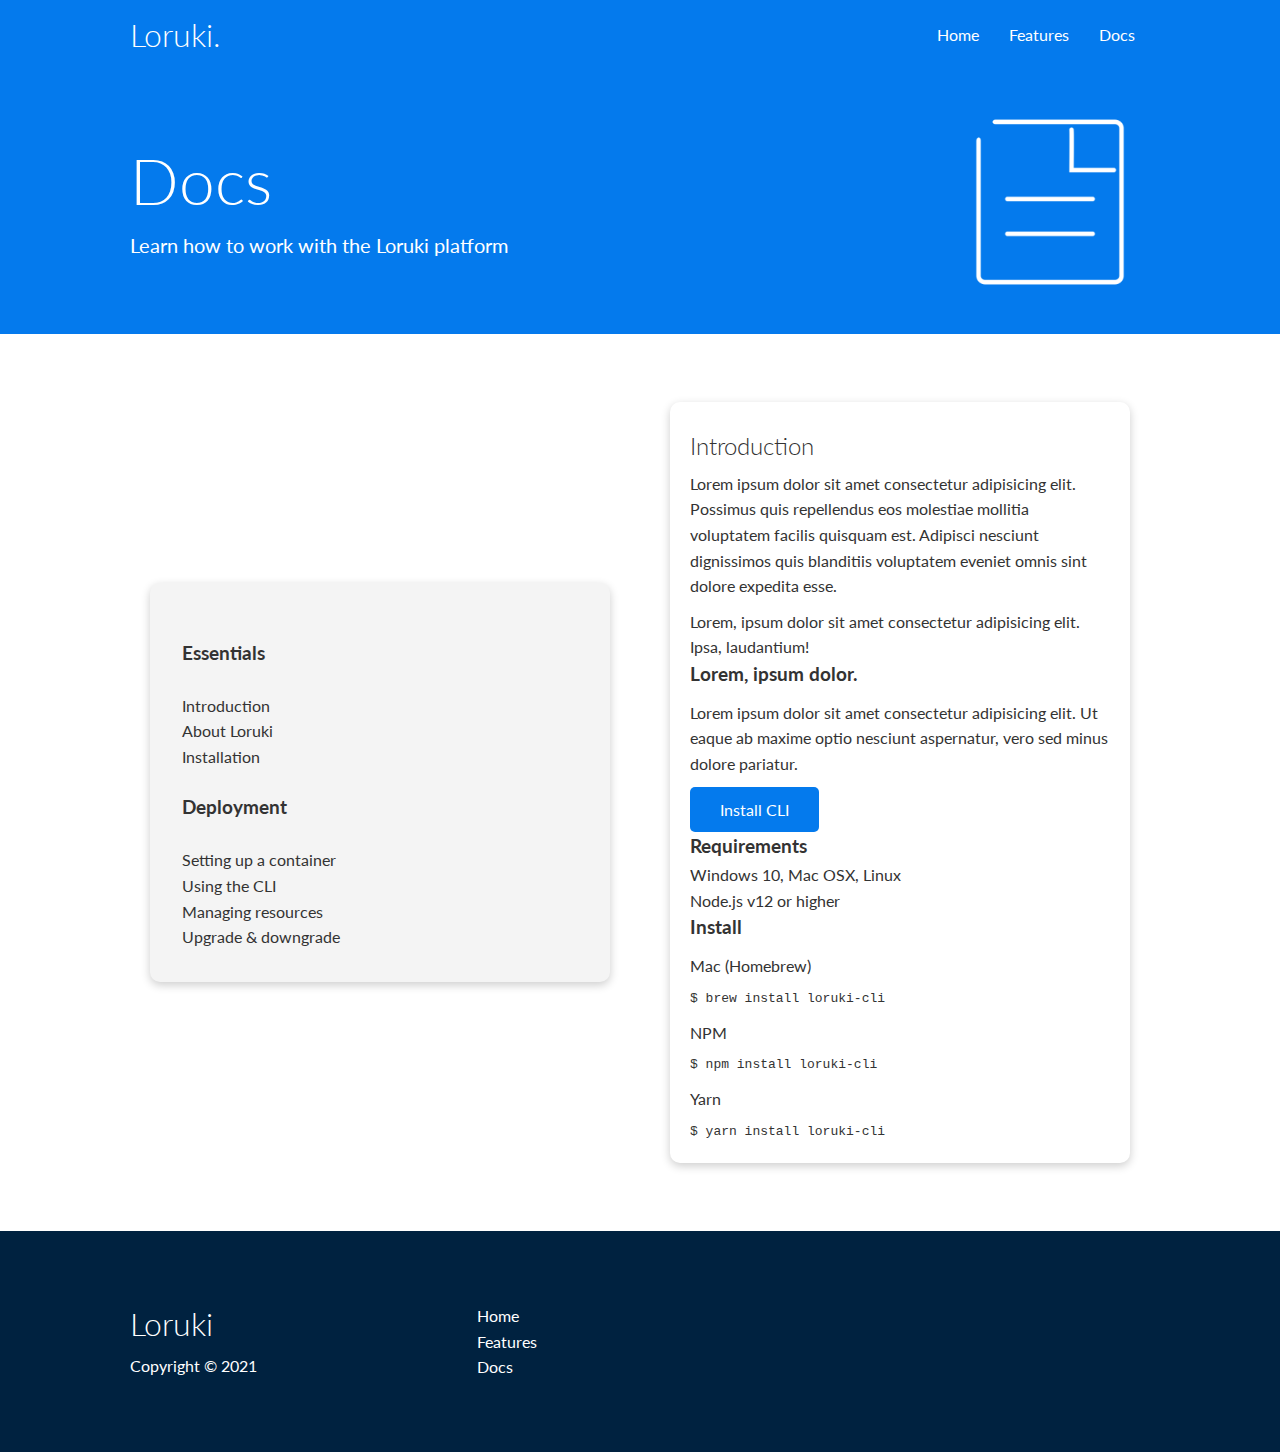
==== docs.html @ 1a3afb7e "added features, docs html" ====
<!DOCTYPE html>
<html lang="en">

<head>
    <meta charset="UTF-8">
    <meta name="viewport" content="width=device-width, initial-scale=1.0">
    <link rel="stylesheet" href="https://cdnjs.cloudflare.com/ajax/libs/font-awesome/5.15.1/css/all.min.css"
        integrity="sha512-+4zCK9k+qNFUR5X+cKL9EIR+ZOhtIloNl9GIKS57V1MyNsYpYcUrUeQc9vNfzsWfV28IaLL3i96P9sdNyeRssA=="
        crossorigin="anonymous" />
    <title>Loruki | Cloud Hosting For Everyone</title>
    <link rel="stylesheet" href="css/utils.css">
    <link rel="stylesheet" href="css/app.css">
</head>

<body>
    <!-- Navbar-->
    <div class="navbar">
        <div class="container flex">
            <h1 class="logo">Loruki.</h1>
            <nav>
                <ul>
                    <li><a href="index.html">Home</a></li>
                    <li><a href="features.html">Features</a></li>
                    <li><a href="docs.html">Docs</a></li>
                </ul>
            </nav>
        </div>
    </div>

    <!-- Head -->
    <section class="docs-head bg-primary py-3">
        <div class="container grid">
            <div>
                <h1 class="xl">Docs</h1>
                <p class="lead"> Learn how to work with the Loruki platform</p>
            </div>
            <img src="images/docs.png" alt="">
        </div>
    </section>

    <!-- Docs main -->
    <section class="docs-main my-4">
        <div class="container grid">
            <div class="card bg-light p-3">
                <h3 class="my-2">Essentials</h3>
                <nav>
                    <ul>
                        <li><a href="#">Introduction</a></li>
                        <li><a href="#">About Loruki</a></li>
                        <li><a href="#">Installation</a></li>

                    </ul>
                </nav>
                <h3 class="my-2">Deployment</h3>
                <nav>
                    <ul>
                        <li><a href="#">Setting up a container</a></li>
                        <li><a href="#">Using the CLI</a></li>
                        <li><a href="#">Managing resources</a></li>
                        <li><a href="#">Upgrade & downgrade</a></li>
                    </ul>
                </nav>
            </div>
            <div class="card">
                <h2>Introduction</h2>
                <p>Lorem ipsum dolor sit amet consectetur adipisicing elit. Possimus quis repellendus eos molestiae
                    mollitia voluptatem facilis quisquam est. Adipisci nesciunt dignissimos quis blanditiis voluptatem
                    eveniet omnis sint dolore expedita esse.</p>

                <div class="alert alert-success">
                    <i class="fas fa-info"></i>Lorem, ipsum dolor sit amet consectetur adipisicing elit. Ipsa,
                    laudantium!
                </div>

                <h3>Lorem, ipsum dolor.</h3>
                <p>Lorem ipsum dolor sit amet consectetur adipisicing elit. Ut eaque ab maxime optio nesciunt
                    aspernatur, vero sed minus dolore pariatur.</p>
                <a href="#" class="btn btn-primary">Install CLI</a>

                <h3>Requirements</h3>
                <ul>
                    <li>Windows 10, Mac OSX, Linux</li>
                    <li>Node.js v12 or higher</li>
                </ul>

                <h3>Install</h3>
                <p>Mac (Homebrew)</p>
                <pre><code>$ brew install loruki-cli</code></pre>
                <p>NPM</p>
                <pre><code>$ npm install loruki-cli</code></pre>
                <p>Yarn</p>
                <pre><code>$ yarn install loruki-cli</code></pre>
            </div>
        </div>
    </section>



    <!-- Footer -->
    <footer class="footer bg-dark py-5">
        <div class="container grid grid-3">
            <div>
                <h1>Loruki</h1>
                <p>Copyright &copy; 2021</p>
            </div>
            <nav>
                <ul>
                    <li><a href="index.html">Home</a></li>
                    <li><a href="features.html">Features</a></li>
                    <li><a href="docs.html">Docs</a></li>
                </ul>
            </nav>
            <div class="social">
                <a href="#"><i class="fab fa-github fa-2x"></i></a>
                <a href="#"><i class="fab fa-facebook fa-2x"></i></a>
                <a href="#"><i class="fab fa-instagram fa-2x"></i></a>
                <a href="#"><i class="fab fa-twitter fa-2x"></i></a>
            </div>
        </div>
    </footer>
</body>

</html>
---- css/utils.css ----
.container {
    max-width: 1100px;
    margin: 0 auto;
    overflow: auto;
    padding: 0 40px;
}

.card {
    background-color: #fff;
    color: #333;
    border-radius: 10px;
    box-shadow: 0 3px 10px rgba(0,0,0, 0.2);
    padding: 20px;
    margin: 20px;
}

.btn {
    display: inline-block;
    cursor: pointer;
    padding: 10px 30px;
    background-color: var(--primary-color);
    color: #fff;
    border: none;
    border-radius: 5px;
}

.btn-outline {
    background-color: transparent;
    border: 1px #fff solid;
}

.btn:hover{
    transform: scale(0.98);
}

/* Backgrounds & colored buttons */
.bg-primary,
.btn-primary {
    background-color: var(--primary-color);
    color: #fff;
}

.bg-secondary,
.btn-secondary {
    background-color: var(--secondary-color);
    color: #fff;
}

.bg-dark,
.btn-dark {
    background-color: var(--dark-color);
    color: #fff;
}

.bg-primary a,
.btn-primary a,
.bg-secondary a,
.btn-secondary a,
.bg-dark a,
.btn-dark a {
    color: #fff;
}

.bg-light,
.btn-light {
    background-color: var(--light-color);
    color: #333;
}

/* Text sizes */
.lead {
    font-size: 20px;
}

.sm {
    font-size: 1rem;
}

.md {
    font-size: 2rem;
}

.lg {
    font-size: 3rem;
}

.xl {
    font-size: 4rem;
}

.text-center {
    text-align: center;
}

.flex {
    display: flex;
    justify-content: center;
    align-items: center;
    height: 100%;

}

.grid {
    display: grid;
    grid-template-columns: repeat(2, 1fr);
    gap: 20px;
    justify-content: center;
    align-items: center;
    height: 100%;
}

.grid-3 {
    grid-template-columns: repeat(3, 1fr);
}

/* Margin */

.my-1 {
    margin: 1rem 0;
}

.my-2 {
    margin: 1.5rem 0;
}

.my-3 {
    margin: 2rem 0;
}

.my-4 {
    margin: 3rem 0;
}

.my-5 {
    margin: 4rem 0;
}

.m-1 {
    margin: 1rem;
}

.m-2 {
    margin: 1.5rem;
}

.m-3 {
    margin: 2rem;
}

.m-4 {
    margin: 3rem;
}

.m-5 {
    margin: 4rem;
}

/* Padding */

.py-1 {
    padding: 1rem 0;
}

.py-2 {
    padding: 1.5rem 0;
}

.py-3 {
    padding: 2rem 0;
}

.py-4 {
    padding: 3rem 0;
}

.py-5 {
    padding: 4rem 0;
}

.p-1 {
    padding: 1rem;
}

.p-2 {
    padding: 1.5rem;
}

.p-3 {
    padding: 2rem;
}

.p-4 {
    padding: 3rem;
}

.p-5 {
    padding: 4rem;
}
---- css/app.css ----
@import url('https://fonts.googleapis.com/css2?family=Lato:wght@300&display=swap');

:root {
    --primary-color: #047aed;
    --secondary-color: #1c3fa8;
    --dark-color: #002240;
    --light-color: #f4f4f4;
}
* {
    box-sizing: border-box;
    padding: 0;
    margin:0;
}

body {
    font-family: Lato, sans-serif;
    color: #333;
    line-height: 1.6;
}

ul {
    list-style-type: none;
}

a {
    text-decoration: none;
    color: #333;
}

h1,
h2 {
    font-weight: 300;
    line-height: 1.2;
    margin: 10px 0;
}

p {
    margin: 10px 0;
}

img {
    width: 100%;
}

/* Navbar */
.navbar {
    background-color: var(--primary-color);
    color: #fff;
    height: 70px;
}

.navbar .flex {
    justify-content: space-between;
}

.navbar ul {
    display:flex;
}

.navbar a {
    color: #fff;
    padding: 10px;
    margin: 0 5px;
}

.navbar a:hover{
    border-bottom: 2px solid #fff;
}

/* Showcase */

.showcase {
    height: 400px;
    background-color: var(--primary-color);
    color: #fff;
    position: relative;
}

.showcase h1 {
    font-size: 40px;
}

.showcase p {
    margin: 20px 0;
}

.showcase .grid {
    overflow: visible;
    grid-template-columns: 55% 45%;
    gap: 30px;
}

.showcase-form {
    position: relative;
    top: 60px;
    height: 350px;
    width: 400px;
    padding: 40px;
    z-index: 100;
    justify-self: flex-end;
}

.showcase-form .form-control {
    margin: 30px 0;
}

.showcase-form input[type="text"],
.showcase-form input[type="email"] {
    border: 0;
    border-bottom: 1px solid #b4becb;
    width: 100%;
    padding: 3px;
    font-size: 16px;
}

.showcase-form input:focus {
    outline: none;
}

.showcase::before,
.showcase::after {
    content: '';
    position: absolute;
    height: 100px;
    bottom: -70px;
    right: 0;
    left: 0;
    background:#fff;
    transform: skewY(-3deg);
    -webkit-transform: skewY(-3deg);
    -moz-transform: skewY(-3deg);
    -ms-transform: skewY(-3deg);
}

/* Stats */
.stats {
    padding-top: 100px;
}

.stats-heading {
    max-width: 500px;
    margin: auto;
}

.stats .grid h3 {
    font-size: 35px;
}

.stats .grid p {
    font-size: 20px;
    font-weight: bold;
}

/* CLI */
.cli .grid {
    grid-template-columns: repeat(3, 1fr);
    grid-template-rows: repeat(2, 1fr);
}

.cli .grid > *:first-child {
    grid-column: 1/span 2;
    grid-row:1 / span 2;
}

/* Cloud */
.cloud .grid {
    grid-template-columns: 4fr 3fr;
}

/* Languages */
.languages .flex {
    flex-wrap: wrap;
}

.languages .card{
    text-align: center;
    margin: 18px 10px 40px;
    transition: transform 0.2s ease-in;
}

.languages .card h4 {
    font-size: 20px;
    margin-bottom: 10px;
}

.languages .card:hover {
    transform: translateY(-15px);

}


/* Features */
.features-head img, .docs-head img{
    width: 200px;
    justify-self: flex-end;
}

.features-sub-head img {
    width: 300px;
    justify-self: flex-end;
}

.features-main .card > i{
    margin-right: 20px;
}
.features-main .grid {
    padding: 30px;
}

.features-main .grid > *:first-child {
    grid-column:1 / span 3 ;
}
.features-main .grid > *:nth-child(2) {
    grid-column:1 / span 2 ;
}
/*Footer */

.footer .social a {
    margin: 0 10px;
}

/* Tablets and under */
@media(max-width: 768px) {
    .grid,
    .showcase .grid,
    .stats .grid,
    .cli .grid,
    .cloud .grid {
        grid-template-columns: 1fr;
        grid-template-rows: 1fr;
    }
    .showcase {
        height: auto;
    }
    .showcase-text {
        text-align: center;
        margin-top: 40px;
    }
    .showcase-form {
        justify-self: center;
        margin: auto;
    }
    .cli .grid > *:first-child {
        grid-column: 1;
        grid-row:1;
    }
}



/* Mobile */
@media(max-width: 500px) {
    .navbar {
        height: 110px;

    }
    .navbar .flex {
        flex-direction: column;
    }
    .navbar ul {
        padding: 10px;
        background-color: rgba(0,0,0,0.1);
    }
}
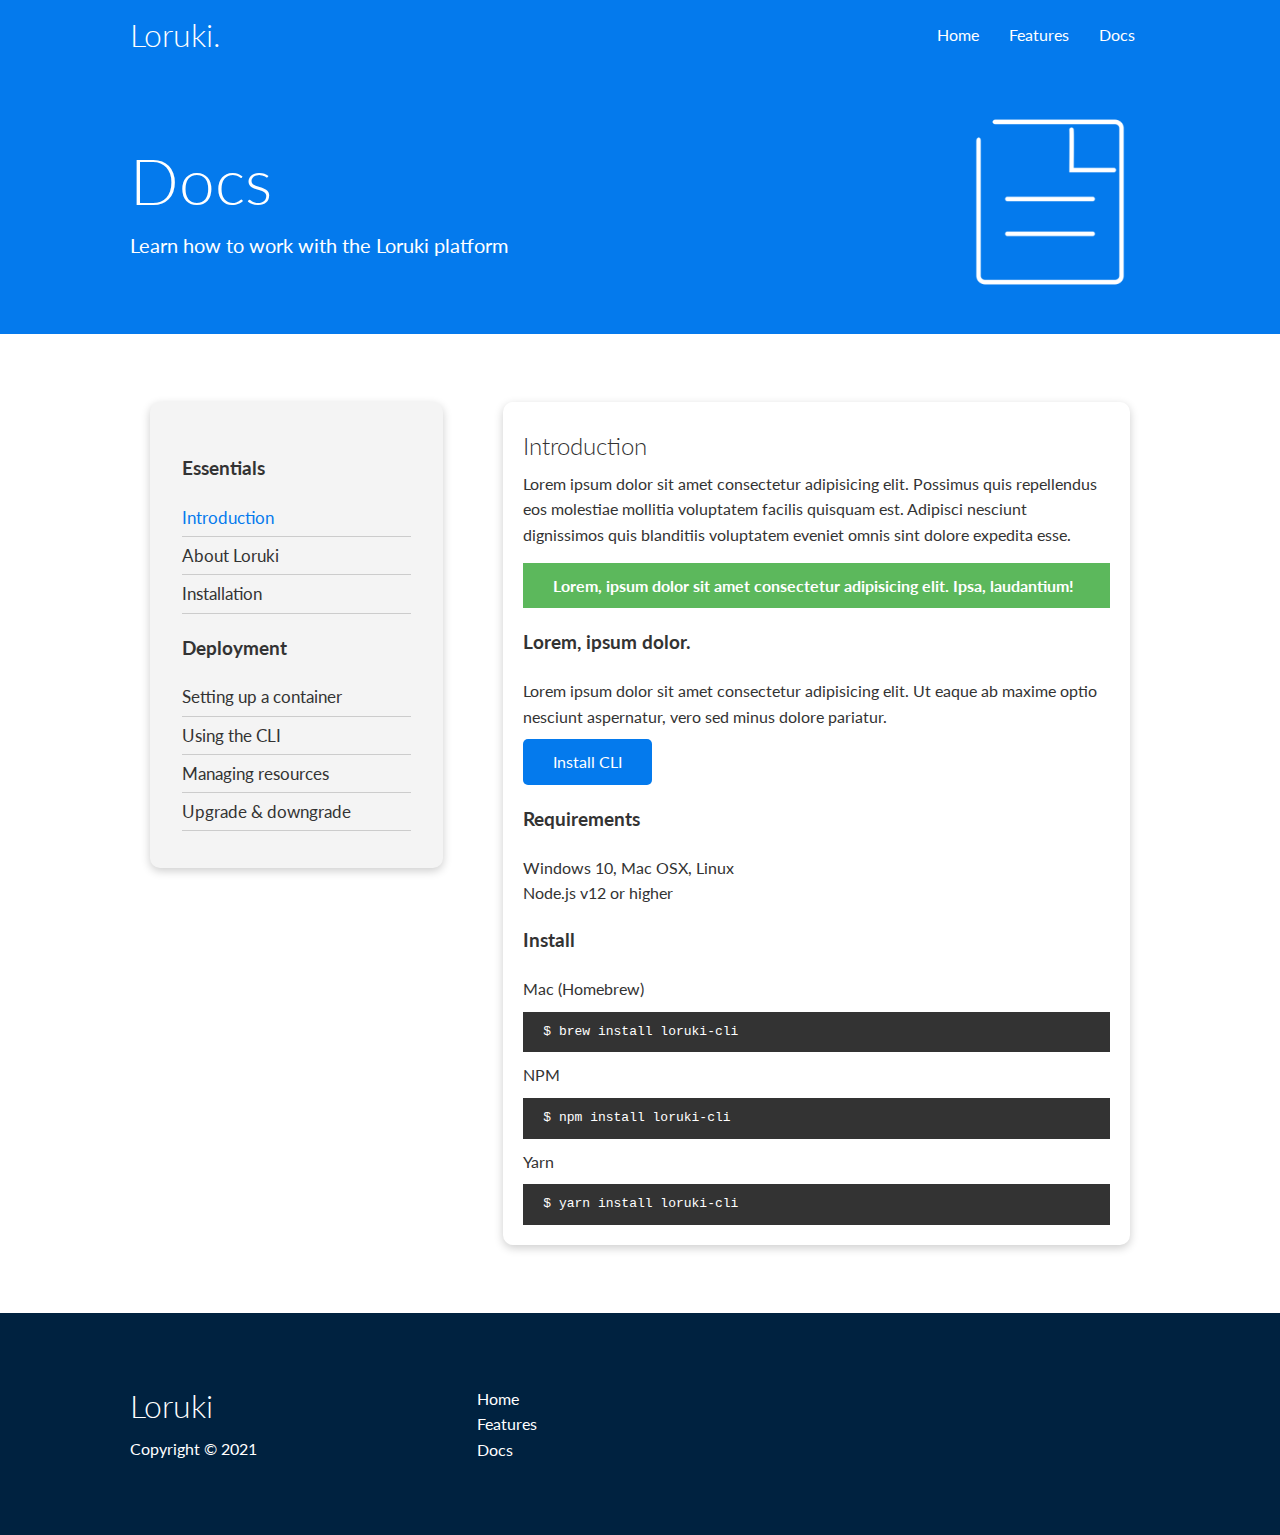
==== commit 86a06e0f: "Ready to deploy" ====
--- a/docs.html
+++ b/docs.html
@@ -45,7 +45,7 @@
                 <h3 class="my-2">Essentials</h3>
                 <nav>
                     <ul>
-                        <li><a href="#">Introduction</a></li>
+                        <li><a class="text-primary" href="#">Introduction</a></li>
                         <li><a href="#">About Loruki</a></li>
                         <li><a href="#">Installation</a></li>
 
--- a/css/utils.css
+++ b/css/utils.css
@@ -53,6 +53,12 @@
     color: #fff;
 }
 
+.bg-light,
+.btn-light {
+    background-color: var(--light-color);
+    color: #333;
+}
+
 .bg-primary a,
 .btn-primary a,
 .bg-secondary a,
@@ -62,10 +68,22 @@
     color: #fff;
 }
 
-.bg-light,
-.btn-light {
-    background-color: var(--light-color);
-    color: #333;
+/* Test Colors */
+
+.text-primary {
+    color: var(--primary-color);
+}
+
+.text-secondary {
+    color: var(--secondary-color);
+}
+
+.text-dark {
+    color: var(--dark-color);
+}
+
+.text-light {
+    color: var(--light-color);
 }
 
 /* Text sizes */
@@ -92,6 +110,29 @@
 .text-center {
     text-align: center;
 }
+
+/* Alert */
+.alert {
+    background-color: var(--light-color);
+    padding: 10px 20px;
+    font-weight: bold;
+    margin: 15px 0;
+}
+
+.alert i {
+    margin-right: 10px;
+}
+
+.alert-success {
+    background-color: var(--success-color);
+    color: #fff;
+}
+
+.alert-error {
+    background-color: var(--error-color);
+    color: #fff;
+}
+
 
 .flex {
     display: flex;
--- a/css/app.css
+++ b/css/app.css
@@ -5,6 +5,9 @@
     --secondary-color: #1c3fa8;
     --dark-color: #002240;
     --light-color: #f4f4f4;
+    --success-color: #5cb85c;
+    --error-color: #d9534f;
+
 }
 * {
     box-sizing: border-box;
@@ -42,6 +45,17 @@
     width: 100%;
 }
 
+code, pre {
+    background: #333;
+    color: #fff;
+    padding: 10px;
+}
+
+.hidden {
+    visibility: hidden;
+    height: 0;
+}
+
 /* Navbar */
 .navbar {
     background-color: var(--primary-color);
@@ -90,6 +104,9 @@
     gap: 30px;
 }
 
+.showcase-text {
+    animation: slideInFromLeft 1s ease-in;
+}
 .showcase-form {
     position: relative;
     top: 60px;
@@ -98,6 +115,7 @@
     padding: 40px;
     z-index: 100;
     justify-self: flex-end;
+    animation: slideInFromRight 1s ease-in;
 }
 
 .showcase-form .form-control {
@@ -135,6 +153,7 @@
 /* Stats */
 .stats {
     padding-top: 100px;
+    animation: slideInFromBottom 1s ease-in;
 }
 
 .stats-heading {
@@ -213,11 +232,74 @@
 .features-main .grid > *:nth-child(2) {
     grid-column:1 / span 2 ;
 }
+
+/* Docs */
+.docs-main h3 {
+    margin: 20px 0;
+}
+
+.docs-main .grid {
+    grid-template-columns: 1fr 2fr;
+    align-items: flex-start;
+}
+
+.docs-main nav li {
+    font-size: 17px;
+    padding-bottom: 5px;
+    margin-bottom: 5px;
+    border-bottom: 1px#ccc solid;
+}
+
+.docs-main a:hover {
+    font-weight: bold;
+}
+
+
+
 /*Footer */
 
 .footer .social a {
     margin: 0 10px;
 }
+
+/* Animations */
+@keyframes slideInFromLeft {
+    0% {
+        transform: translateX(-100%);
+    }
+    100% {
+        transform: translateX(0);
+    }
+}
+
+@keyframes slideInFromRight {
+    0% {
+        transform: translateX(100%);
+    }
+    100% {
+        transform: translateX(0);
+    }
+}
+
+@keyframes slideInFromTop{
+    0% {
+        transform: translateY(-100%);
+    }
+    100% {
+        transform: translateX(0);
+    }
+}
+
+@keyframes slideInFromBottom {
+    0% {
+        transform: translateY(100%);
+    }
+    100% {
+        transform: translateX(0);
+    }
+}
+
+
 
 /* Tablets and under */
 @media(max-width: 768px) {
@@ -225,7 +307,9 @@
     .showcase .grid,
     .stats .grid,
     .cli .grid,
-    .cloud .grid {
+    .cloud .grid,
+    .features-main .grid,
+    .docs-main .grid {
         grid-template-columns: 1fr;
         grid-template-rows: 1fr;
     }
@@ -235,15 +319,34 @@
     .showcase-text {
         text-align: center;
         margin-top: 40px;
+        animation: slideInFromTop 1s ease-in;
     }
     .showcase-form {
         justify-self: center;
         margin: auto;
+        animation: slideInFromBottom 1s ease-in;
     }
     .cli .grid > *:first-child {
         grid-column: 1;
         grid-row:1;
     }
+
+    .features-head,
+    .features-sub-head,
+    .docs-head {
+        text-align: center;
+    }
+
+    .features-head img,
+    .features-sub-head img,
+    .docs-head img {
+        justify-self: center;
+    }
+
+    .features-main .grid > *:first-child,
+    .features-main .grid > *:nth-child(2) {
+        grid-column: 1;
+    } 
 }
 
 
